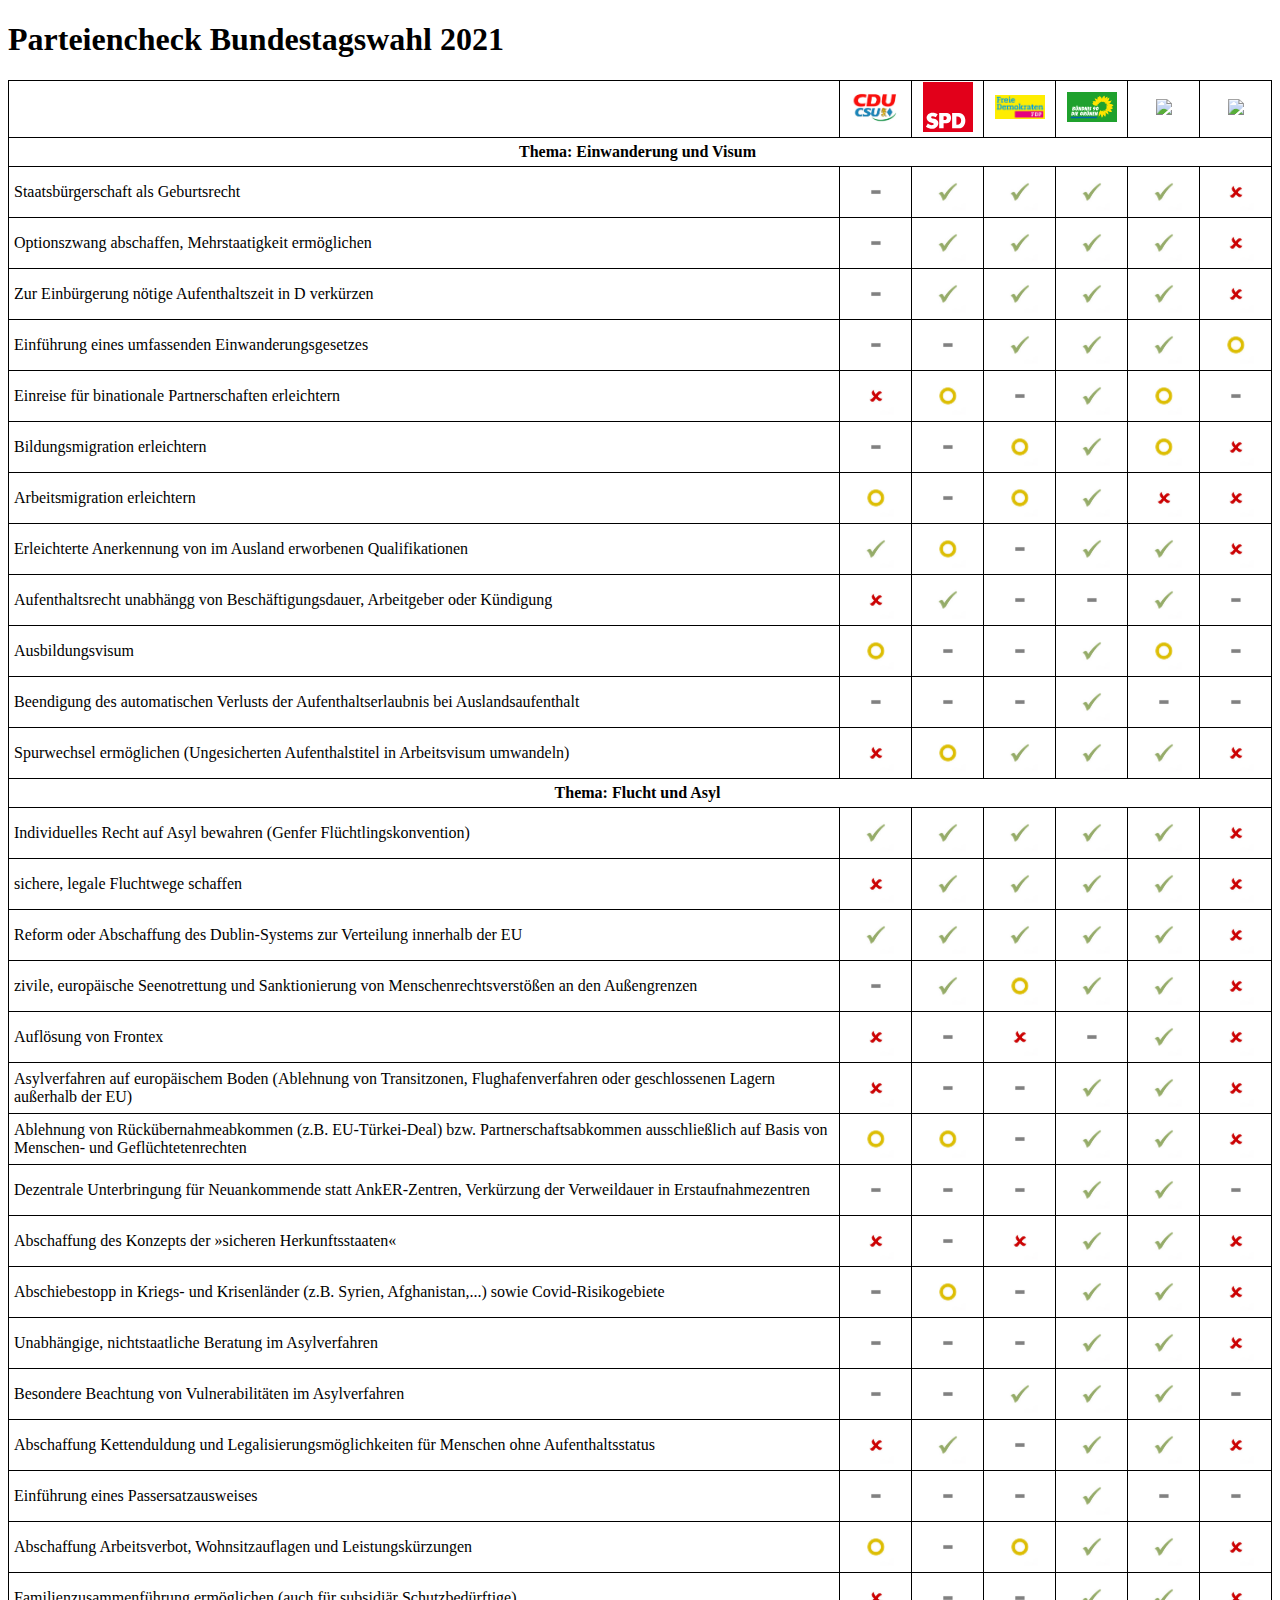
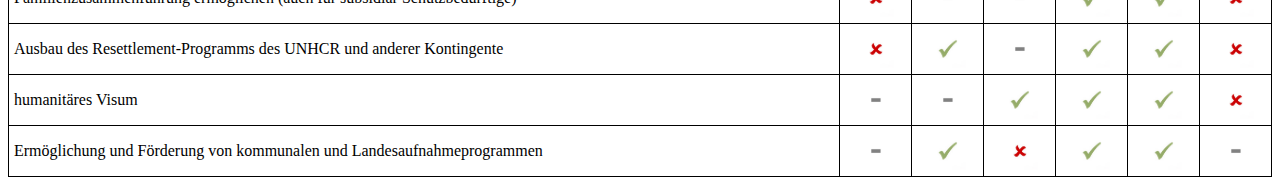
==== appLocal.html @ 8b75c5f5 "escaped quotes, added documentation" ====
<!DOCTYPE html>
<html>
<head>
  <meta charset="UTF-8" />

  <script src="https://ajax.googleapis.com/ajax/libs/jquery/3.3.1/jquery.min.js"></script>

<title> Parteiencheck </title>

</head>
<body>

<h1>Parteiencheck Bundestagswahl 2021</h1>

<!-- only the following has to be included where the table should be placed on the site -->
<!-- <script type="text/javascript" src="https://zugvoegel.github.io/PartyCheckerApp/partyCheck.js"></script> -->
  <script>
  // jQuery

  let baseUrl = "PartyCheckerApp/"

    $(window).on('load', function(){
      $.getScript(baseUrl + "partyCheck.js"+"?"+Date.now(), function(){
        console.log("starting setup")
        let target = $("#target_table");
        let json_file_path ="data_2021.json"+"?"+Date.now();
        // console.log(target)
        setUpPartyCheck(target, json_file_path, baseUrl);
      });
    });

  </script>
<div id="target_table"><p></p></div>

</body>
</html>
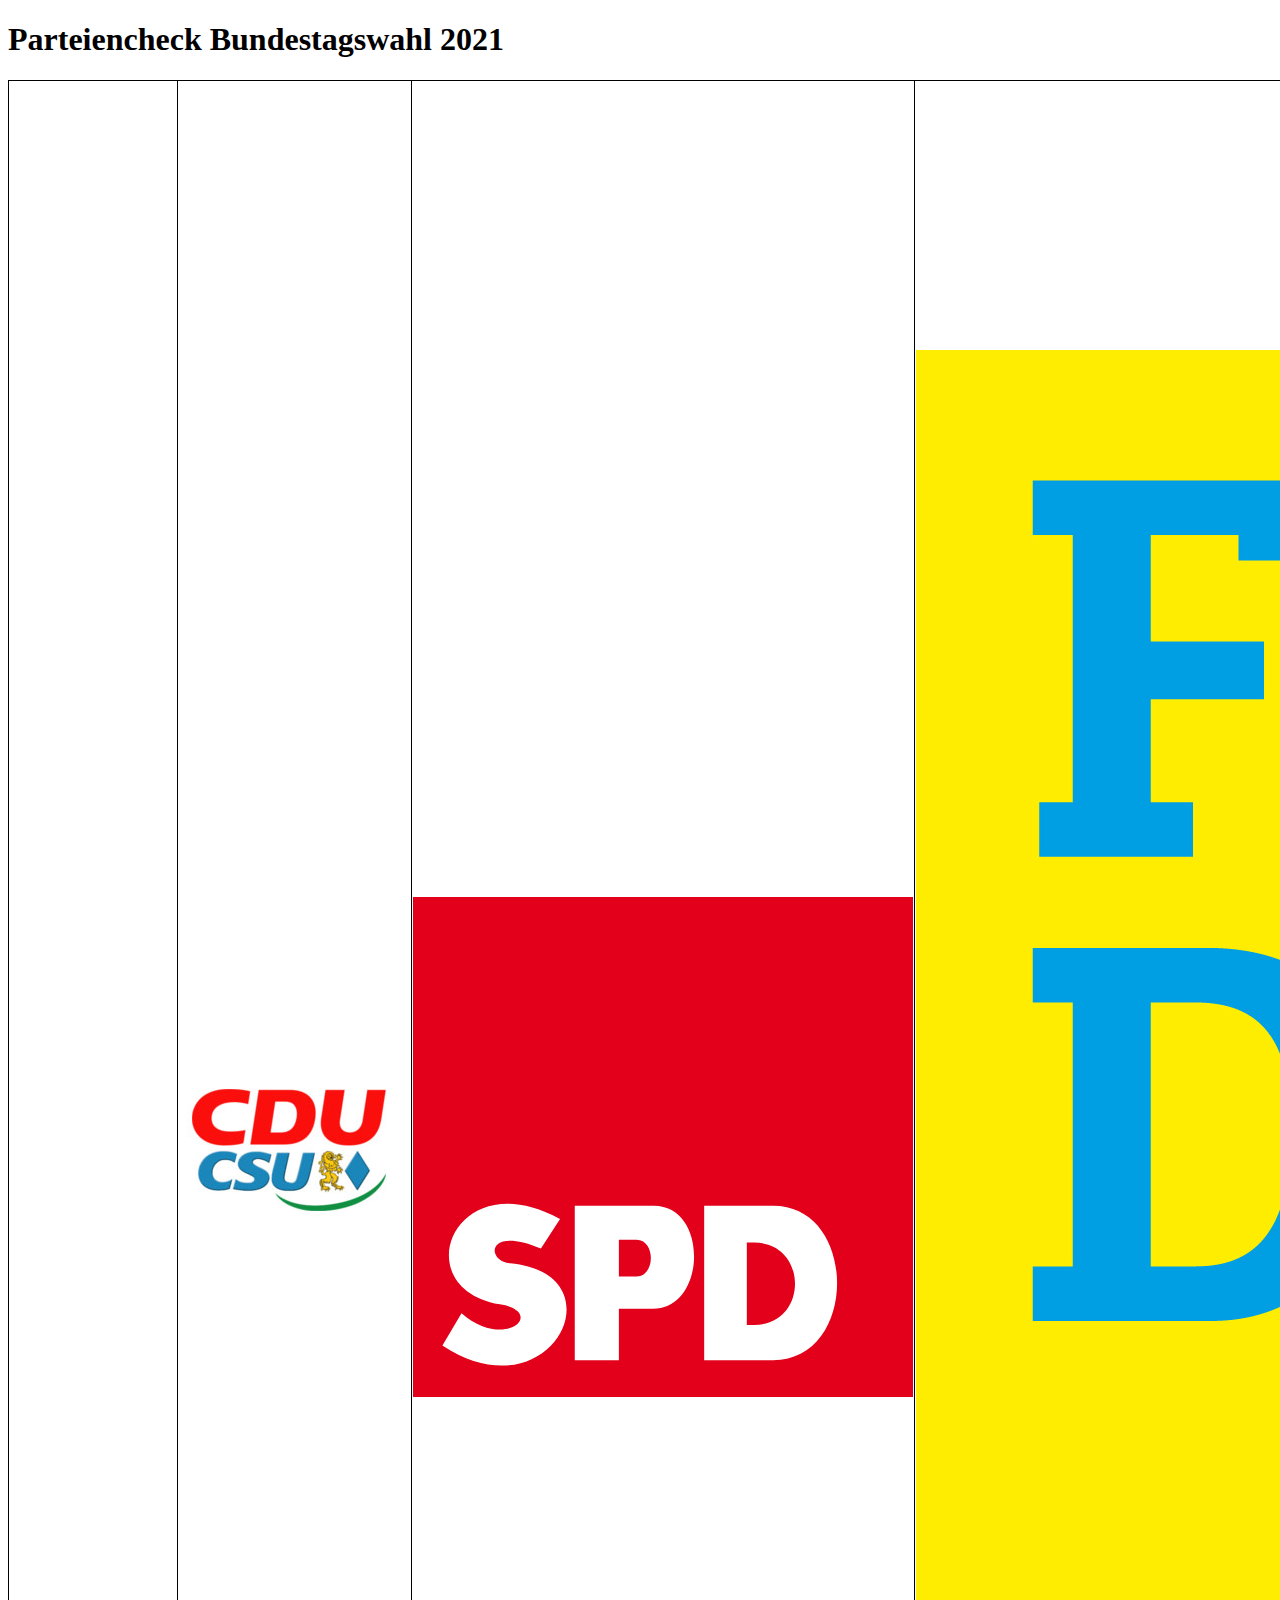
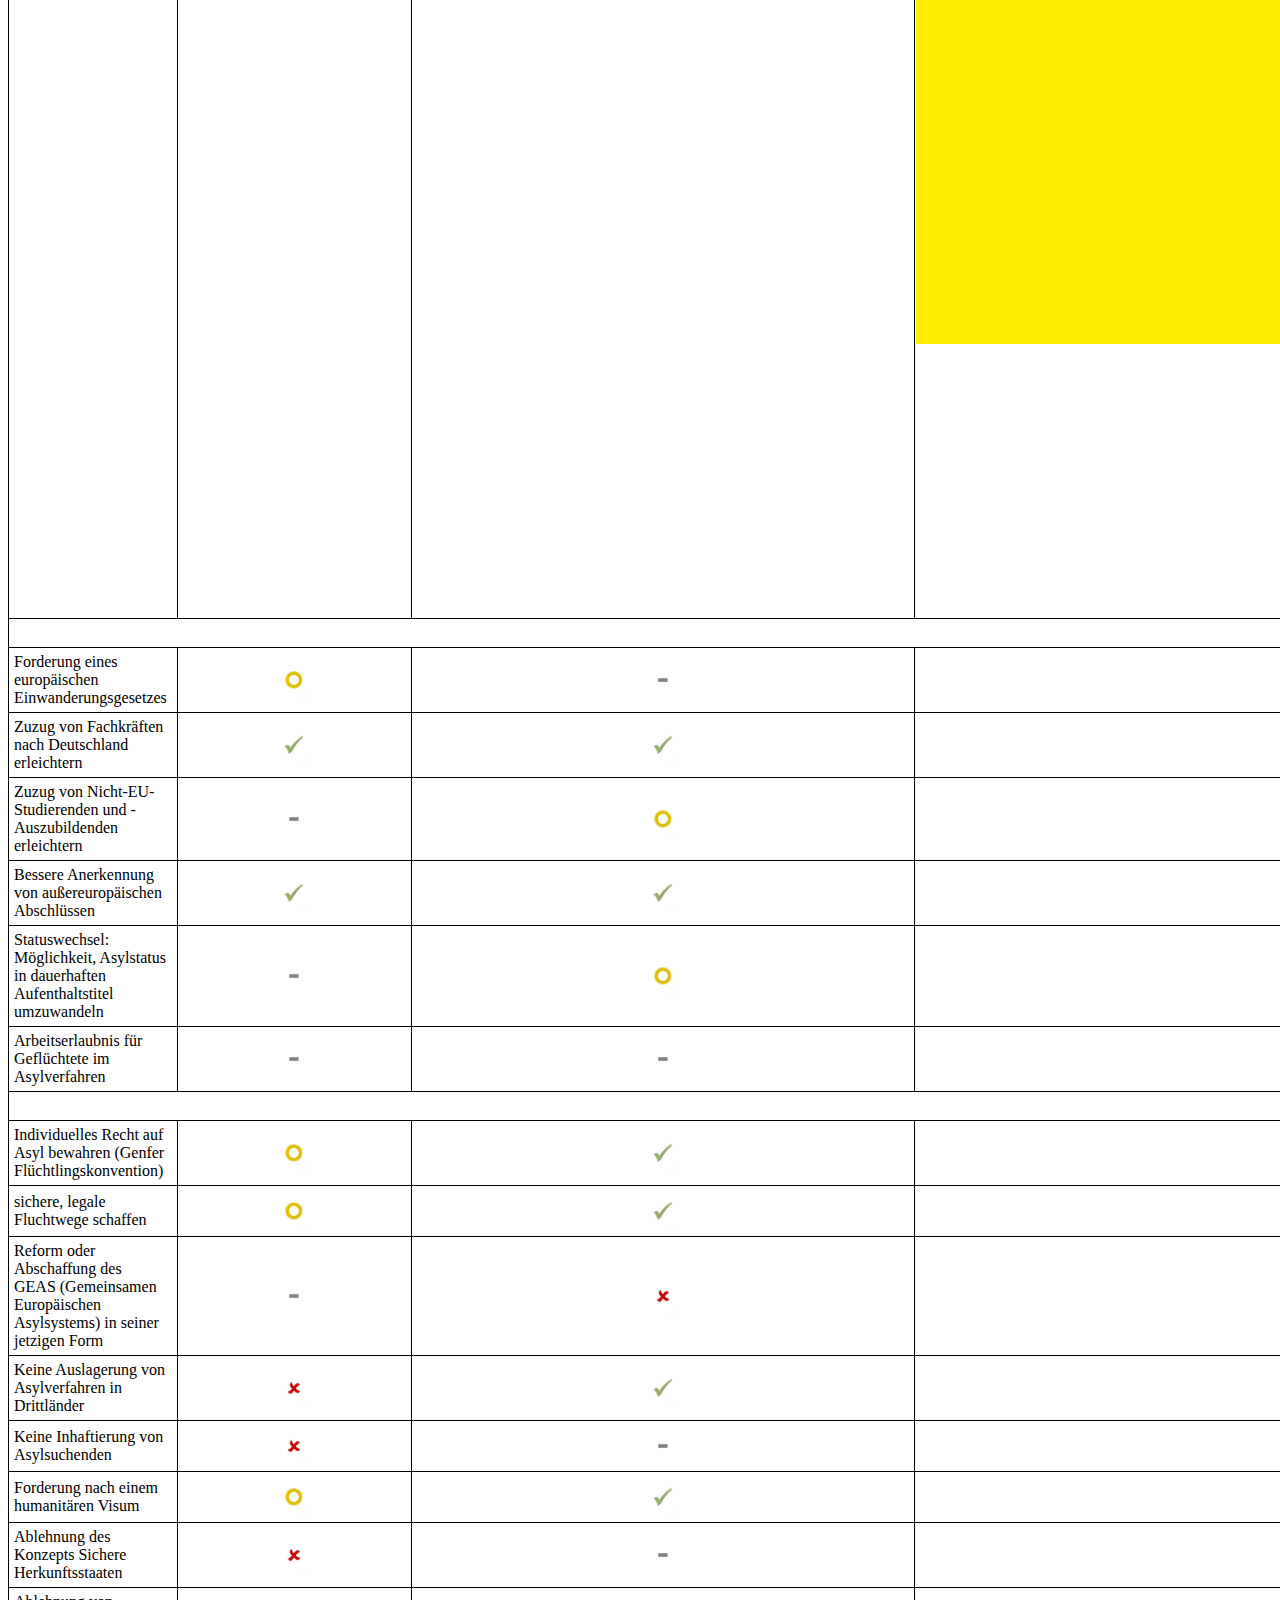
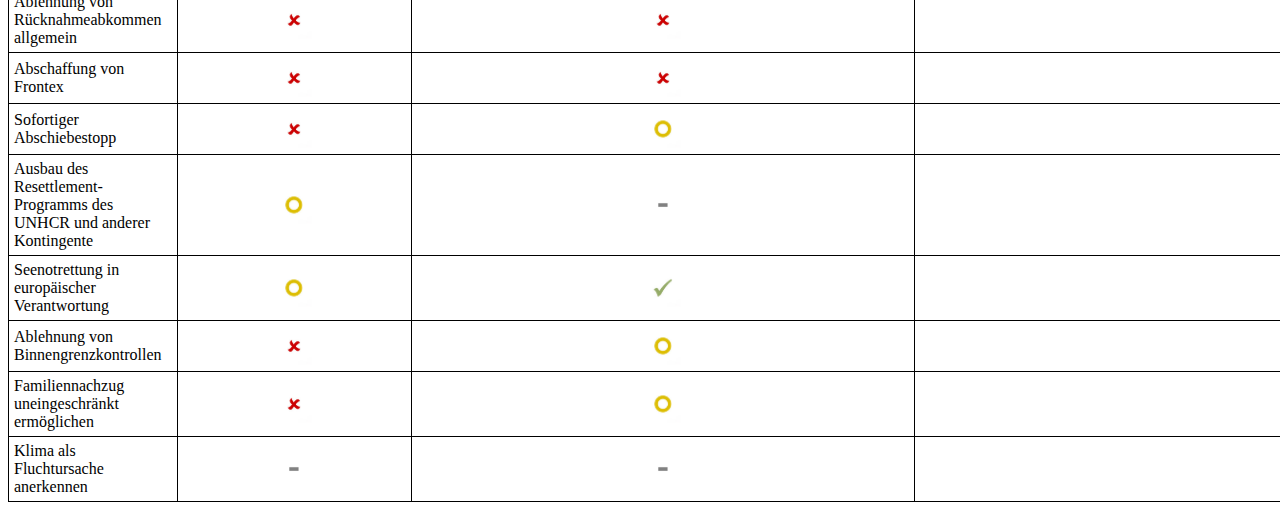
==== commit 99e80cc0: "Merge pull request #5 from zugvoegel/bugfix" ====
--- a/appLocal.html
+++ b/appLocal.html
@@ -23,7 +23,7 @@
       $.getScript(baseUrl + "partyCheck.js"+"?"+Date.now(), function(){
         console.log("starting setup")
         let target = $("#target_table");
-        let json_file_path ="data_2021.json"+"?"+Date.now();
+        let json_file_path ="data_2025.json"+"?"+Date.now();
         // console.log(target)
         setUpPartyCheck(target, json_file_path, baseUrl);
       });
